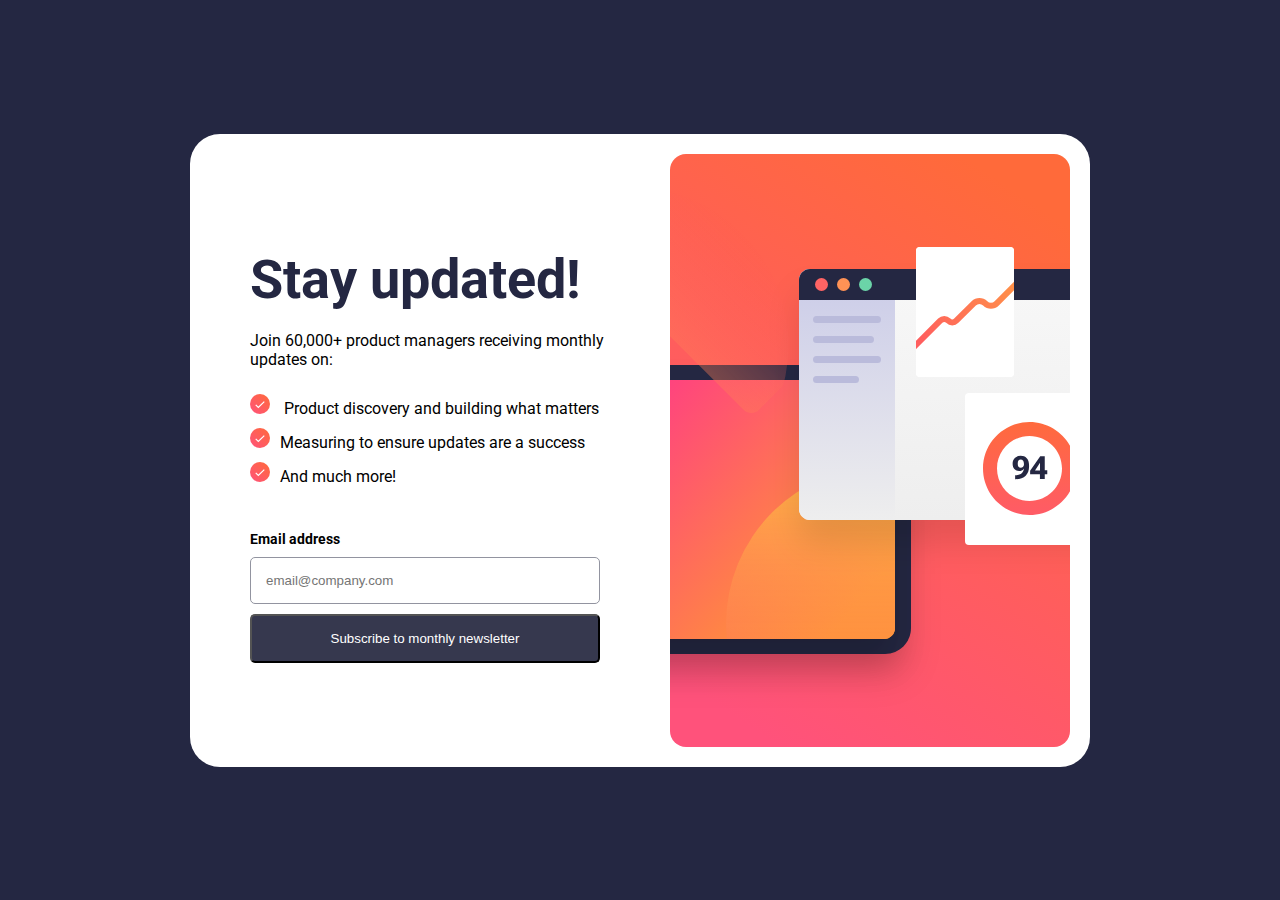
==== templates/index.html @ bb2e8981 "Added folders for html, css and js files" ====
<!DOCTYPE html>
<html lang="en">
  <head>
    <meta charset="UTF-8" />
    <meta name="viewport" content="width=device-width, initial-scale=1.0" />
    <link
      rel="icon"
      type="image/png"
      sizes="32x32"
      href="./assets/images/favicon-32x32.png"
    />
    <link rel="stylesheet" href="/styles/style.css" />
    <link rel="preconnect" href="https://fonts.googleapis.com" />
    <link rel="preconnect" href="https://fonts.gstatic.com" crossorigin />
    <link
      href="https://fonts.googleapis.com/css2?family=Roboto:wght@400;700&display=swap"
      rel="stylesheet"
    />
    <title>
      Frontend Mentor | Newsletter sign-up form with success message
    </title>
  </head>
  <body>
    <div class="container">
      <div class="signup-card">
        <div class="text-side">
          <h1>Stay updated!</h1>
          <p>Join 60,000+ product managers receiving monthly updates on:</p>
          <ul>
            <li>
              <img
                src="/assets/images/icon-success.svg"
                alt="succes photo"
                class="success-img"
              />
              Product discovery and building what matters
            </li>
            <li>
              <img
                src="/assets/images/icon-success.svg"
                alt="succes photo"
                class="success-img"
              />Measuring to ensure updates are a success
            </li>
            <li>
              <img
                src="/assets/images/icon-success.svg"
                alt="succes photo"
                class="success-img"
              />And much more!
            </li>
          </ul>
          <form action="success.html" class="email-form" id="form">
            <div class="email-label">
              <label for="email">Email address</label>
              <div class="message"></div>
            </div>
            <input
              name="email"
              type="email"
              placeholder="email@company.com"
              class="email-input"
            />
            <input
              type="submit"
              class="sub-button"
              value="Subscribe to monthly newsletter"
            />
          </form>
        </div>
        <img
          src="/assets/images/illustration-sign-up-desktop.svg"
          alt="illustration photo"
          class="illustration"
        />
      </div>
    </div>
  </body>
  <script src="/js/app.js"></script>
</html>
---- styles/style.css ----
* {
  padding: 0;
  margin: 0;
  box-sizing: border-box;
}

body {
  background-color: hsl(234, 29%, 20%);
  height: 100vh;
  display: flex;
  justify-content: center;
  align-items: center;
  font-family: "Roboto", sans-serif;
}

.container {
  width: 1440px;
  display: flex;
  justify-content: center;
}

.signup-card {
  background-color: hsl(0, 0%, 100%);
  border-radius: 30px;
  width: 900px;
  height: 100%;
  padding: 20px;
  display: flex;
  justify-content: space-between;
  align-items: center;
  padding-left: 60px;
}

.text-side h1 {
  color: hsl(234, 29%, 20%);
  width: 100%;
  padding-top: 40px;
  font-size: 54px;
}

.text-side {
  width: 400px;
}

.text-side p {
  padding: 20px 0px;
  font-size: 16px;
}

.text-side ul {
  list-style: none;
}

.text-side li {
  padding: 5px 0px;
}

.email-form {
  margin-top: 40px;
  width: 350px;
}

.email-label {
  display: flex;
  justify-content: space-between;
}

label {
  font-size: 14px;
  font-weight: bold;
}

.success-img {
  width: 30px;
  padding-right: 10px;
}

.email-input {
  width: 100%;
  padding: 15px;
  border-radius: 5px;
  border: 1px solid hsl(231, 7%, 60%);
  margin-top: 10px;
}

.message {
  font-size: 14px;
  text-align: end;
  color: hsl(4, 100%, 67%);
}

.error input {
  color: #f34444;
  border-color: #ff3860;
}

.error {
  color: #ff3860;
  font-size: 9px;
  height: 13px;
}

.sub-button {
  margin-top: 10px;
  width: 100%;
  padding: 15px;
  color: #fff;
  background-color: hsl(235, 18%, 26%);
  border-radius: 5px;
  margin-bottom: 30px;
  cursor: pointer;
}

.sub-button:hover {
  background-color: hsl(234, 12%, 32%);
}
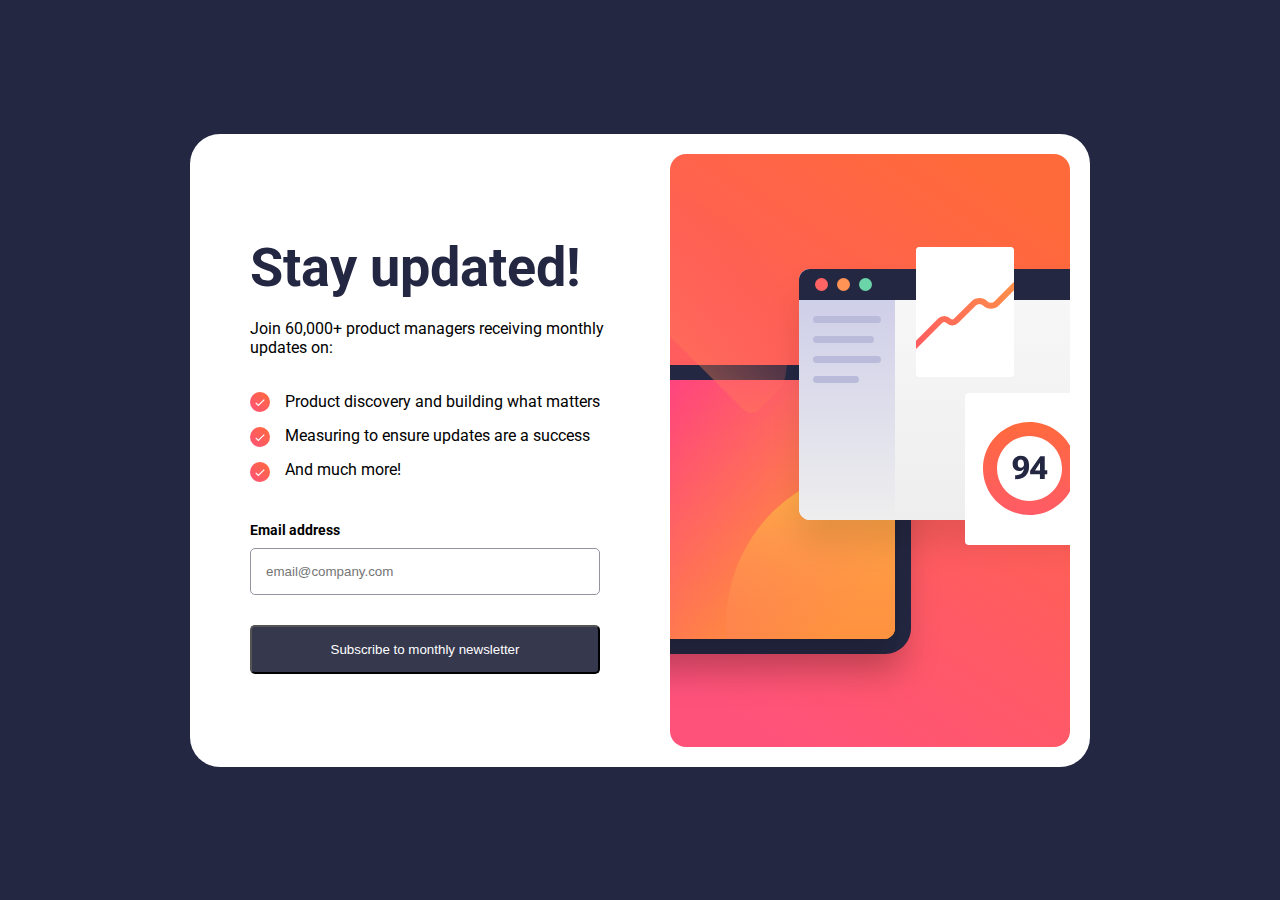
==== commit 8b01b71d: "Added responsive side of this project" ====
--- a/templates/index.html
+++ b/templates/index.html
@@ -24,54 +24,72 @@
     <div class="container">
       <div class="signup-card">
         <div class="text-side">
-          <h1>Stay updated!</h1>
-          <p>Join 60,000+ product managers receiving monthly updates on:</p>
-          <ul>
-            <li>
-              <img
-                src="/assets/images/icon-success.svg"
-                alt="succes photo"
-                class="success-img"
+          <img
+            src="/assets/images/illustration-sign-up-mobile.svg"
+            alt="illustration"
+            class="illustration mobile"
+          />
+          <div class="text-content">
+            <h1>Stay updated!</h1>
+            <p>Join 60,000+ product managers receiving monthly updates on:</p>
+            <div class="text-side-content">
+              <div class="success-imgs">
+                <img
+                  src="/assets/images/icon-success.svg"
+                  alt="succes photo"
+                  class="success-img"
+                />
+                <img
+                  src="/assets/images/icon-success.svg"
+                  alt="succes photo"
+                  class="success-img"
+                />
+                <img
+                  src="/assets/images/icon-success.svg"
+                  alt="succes photo"
+                  class="success-img"
+                />
+              </div>
+              <ul>
+                <li class="desktop">
+                  Product discovery and building what matters
+                </li>
+                <li class="desktop">
+                  Measuring to ensure updates are a success
+                </li>
+                <li class="desktop">And much more!</li>
+                <li class="mobile">
+                  Product discovery and building what matters
+                </li>
+                <li class="mobile">
+                  Measuring to ensure updates are a success
+                </li>
+                <li class="mobile">And much more!</li>
+              </ul>
+            </div>
+            <form action="success.html" class="email-form" id="form">
+              <div class="email-label">
+                <label for="email">Email address</label>
+                <div class="message"></div>
+              </div>
+              <input
+                name="email"
+                type="email"
+                placeholder="email@company.com"
+                class="email-input"
               />
-              Product discovery and building what matters
-            </li>
-            <li>
-              <img
-                src="/assets/images/icon-success.svg"
-                alt="succes photo"
-                class="success-img"
-              />Measuring to ensure updates are a success
-            </li>
-            <li>
-              <img
-                src="/assets/images/icon-success.svg"
-                alt="succes photo"
-                class="success-img"
-              />And much more!
-            </li>
-          </ul>
-          <form action="success.html" class="email-form" id="form">
-            <div class="email-label">
-              <label for="email">Email address</label>
-              <div class="message"></div>
-            </div>
-            <input
-              name="email"
-              type="email"
-              placeholder="email@company.com"
-              class="email-input"
-            />
-            <input
-              type="submit"
-              class="sub-button"
-              value="Subscribe to monthly newsletter"
-            />
-          </form>
+              <input
+                type="submit"
+                class="sub-button"
+                value="Subscribe to monthly newsletter"
+              />
+            </form>
+          </div>
         </div>
         <img
           src="/assets/images/illustration-sign-up-desktop.svg"
           alt="illustration photo"
-          class="illustration"
+          class="illustration desktop"
         />
       </div>
     </div>
--- a/styles/style.css
+++ b/styles/style.css
@@ -11,6 +11,18 @@
   justify-content: center;
   align-items: center;
   font-family: "Roboto", sans-serif;
+}
+
+.desktop {
+  display: block;
+}
+
+.mobile {
+  display: none;
+}
+
+.text-side-content {
+  display: flex;
 }
 
 .container {
@@ -52,7 +64,7 @@
 }
 
 .text-side li {
-  padding: 5px 0px;
+  margin: 15px 0 0 15px;
 }
 
 .email-form {
@@ -71,8 +83,12 @@
 }
 
 .success-img {
-  width: 30px;
-  padding-right: 10px;
+  width: 20px;
+  margin-top: 15px;
+}
+.success-imgs {
+  display: flex;
+  flex-direction: column;
 }
 
 .email-input {
@@ -81,6 +97,7 @@
   border-radius: 5px;
   border: 1px solid hsl(231, 7%, 60%);
   margin-top: 10px;
+  margin-bottom: 20px;
 }
 
 .message {
@@ -114,3 +131,73 @@
 .sub-button:hover {
   background-color: hsl(234, 12%, 32%);
 }
+
+@media only screen and (max-width: 376px) {
+  .desktop {
+    display: none;
+  }
+
+  .mobile {
+    display: block;
+  }
+
+  body {
+    width: 90%;
+    margin: 0 auto;
+  }
+
+  .container {
+    max-width: 90%;
+  }
+
+  .signup-card {
+    border-radius: 0;
+    padding: 0;
+  }
+
+  .text-side {
+    width: 90%;
+  }
+
+  .text-content {
+    margin-left: 20px;
+  }
+
+  .text-side h1 {
+    padding-bottom: 5px;
+    font-size: 40px;
+  }
+
+  .success-img {
+    margin-top: 4px;
+    margin-bottom: 20px;
+  }
+
+  .text-side ul {
+    display: flex;
+    flex-direction: column;
+    gap: 10px;
+  }
+
+  .text-side li {
+    margin-top: 0px;
+  }
+
+  .email-form {
+    width: 100%;
+    margin-top: 25px;
+  }
+
+  .email-input {
+    width: 100%;
+    margin-bottom: 10px;
+  }
+
+  .sub-button {
+    width: 100%;
+  }
+
+  .illustration {
+    width: 100vw;
+  }
+}
